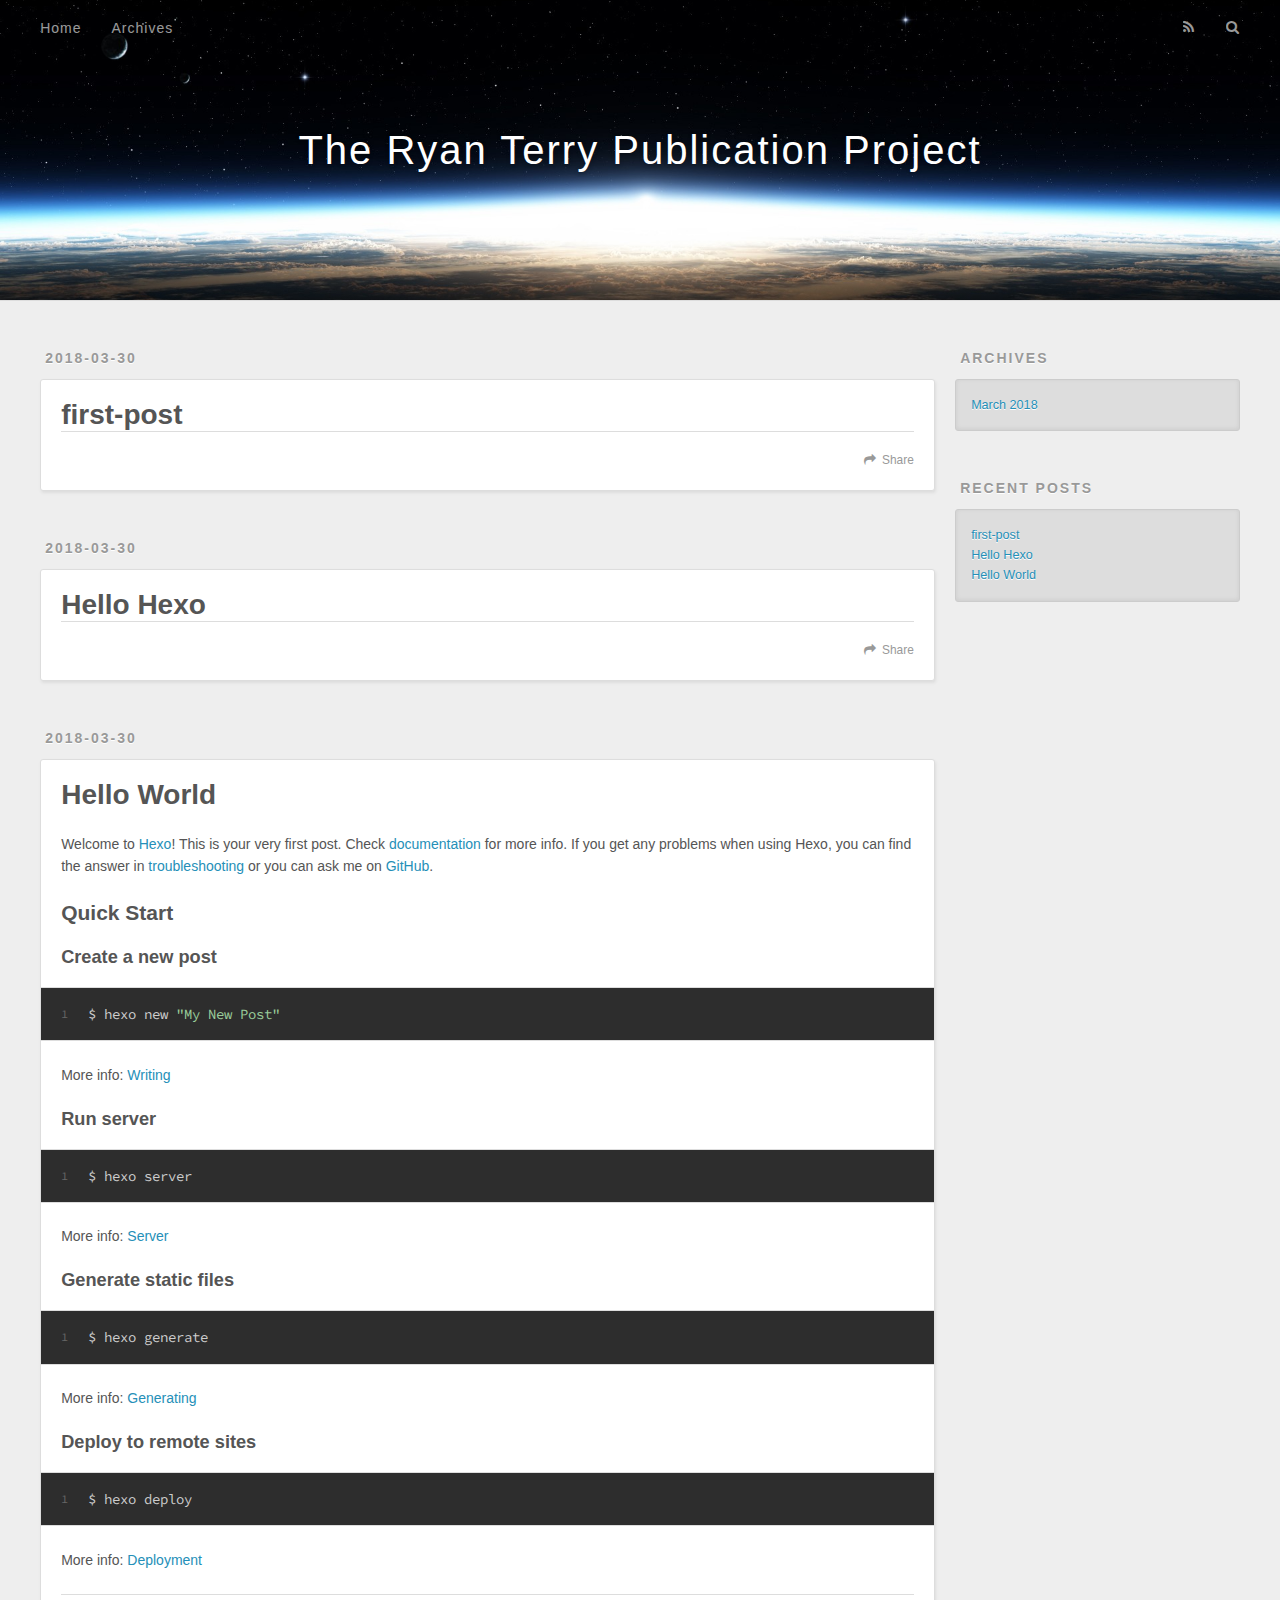
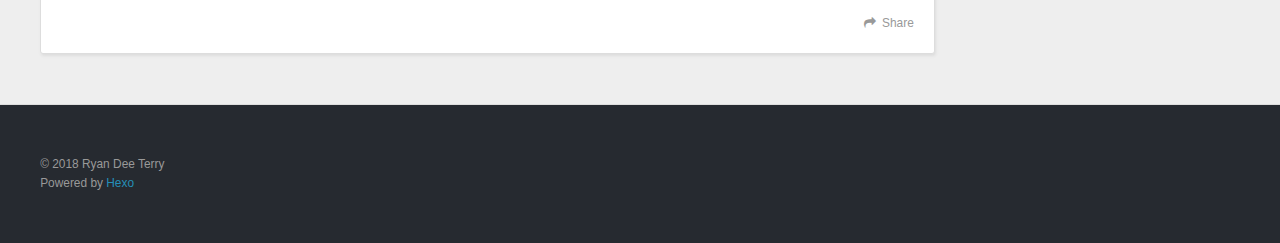
==== index.html @ 6668cf0e "Site updated: 2018-03-30 03:39:05" ====
<!DOCTYPE html>
<html>
<head>
  <meta charset="utf-8">
  

  
  <title>The Ryan Terry Publication Project</title>
  <meta name="viewport" content="width=device-width, initial-scale=1, maximum-scale=1">
  <meta property="og:type" content="website">
<meta property="og:title" content="The Ryan Terry Publication Project">
<meta property="og:url" content="http://abaset.github.io/blog/index.html">
<meta property="og:site_name" content="The Ryan Terry Publication Project">
<meta property="og:locale" content="default">
<meta name="twitter:card" content="summary">
<meta name="twitter:title" content="The Ryan Terry Publication Project">
  
    <link rel="alternate" href="/atom.xml" title="The Ryan Terry Publication Project" type="application/atom+xml">
  
  
    <link rel="icon" href="/favicon.png">
  
  
    <link href="//fonts.googleapis.com/css?family=Source+Code+Pro" rel="stylesheet" type="text/css">
  
  <link rel="stylesheet" href="/css/style.css">
</head>

<body>
  <div id="container">
    <div id="wrap">
      <header id="header">
  <div id="banner"></div>
  <div id="header-outer" class="outer">
    <div id="header-title" class="inner">
      <h1 id="logo-wrap">
        <a href="/" id="logo">The Ryan Terry Publication Project</a>
      </h1>
      
    </div>
    <div id="header-inner" class="inner">
      <nav id="main-nav">
        <a id="main-nav-toggle" class="nav-icon"></a>
        
          <a class="main-nav-link" href="/">Home</a>
        
          <a class="main-nav-link" href="/archives">Archives</a>
        
      </nav>
      <nav id="sub-nav">
        
          <a id="nav-rss-link" class="nav-icon" href="/atom.xml" title="RSS Feed"></a>
        
        <a id="nav-search-btn" class="nav-icon" title="Search"></a>
      </nav>
      <div id="search-form-wrap">
        <form action="//google.com/search" method="get" accept-charset="UTF-8" class="search-form"><input type="search" name="q" class="search-form-input" placeholder="Search"><button type="submit" class="search-form-submit">&#xF002;</button><input type="hidden" name="sitesearch" value="http://abaset.github.io/blog"></form>
      </div>
    </div>
  </div>
</header>
      <div class="outer">
        <section id="main">
  
    <article id="post-first-post" class="article article-type-post" itemscope itemprop="blogPost">
  <div class="article-meta">
    <a href="/2018/03/30/first-post/" class="article-date">
  <time datetime="2018-03-30T09:35:44.000Z" itemprop="datePublished">2018-03-30</time>
</a>
    
  </div>
  <div class="article-inner">
    
    
      <header class="article-header">
        
  
    <h1 itemprop="name">
      <a class="article-title" href="/2018/03/30/first-post/">first-post</a>
    </h1>
  

      </header>
    
    <div class="article-entry" itemprop="articleBody">
      
        
      
    </div>
    <footer class="article-footer">
      <a data-url="http://abaset.github.io/blog/2018/03/30/first-post/" data-id="cjfdrabkh0002nzusasmrn8d9" class="article-share-link">Share</a>
      
      
    </footer>
  </div>
  
</article>


  
    <article id="post-Hello-Hexo" class="article article-type-post" itemscope itemprop="blogPost">
  <div class="article-meta">
    <a href="/2018/03/30/Hello-Hexo/" class="article-date">
  <time datetime="2018-03-30T09:25:34.000Z" itemprop="datePublished">2018-03-30</time>
</a>
    
  </div>
  <div class="article-inner">
    
    
      <header class="article-header">
        
  
    <h1 itemprop="name">
      <a class="article-title" href="/2018/03/30/Hello-Hexo/">Hello Hexo</a>
    </h1>
  

      </header>
    
    <div class="article-entry" itemprop="articleBody">
      
        
      
    </div>
    <footer class="article-footer">
      <a data-url="http://abaset.github.io/blog/2018/03/30/Hello-Hexo/" data-id="cjfdrabk60000nzusfxuq6r9v" class="article-share-link">Share</a>
      
      
    </footer>
  </div>
  
</article>


  
    <article id="post-hello-world" class="article article-type-post" itemscope itemprop="blogPost">
  <div class="article-meta">
    <a href="/2018/03/30/hello-world/" class="article-date">
  <time datetime="2018-03-30T08:45:04.774Z" itemprop="datePublished">2018-03-30</time>
</a>
    
  </div>
  <div class="article-inner">
    
    
      <header class="article-header">
        
  
    <h1 itemprop="name">
      <a class="article-title" href="/2018/03/30/hello-world/">Hello World</a>
    </h1>
  

      </header>
    
    <div class="article-entry" itemprop="articleBody">
      
        <p>Welcome to <a href="https://hexo.io/" target="_blank" rel="noopener">Hexo</a>! This is your very first post. Check <a href="https://hexo.io/docs/" target="_blank" rel="noopener">documentation</a> for more info. If you get any problems when using Hexo, you can find the answer in <a href="https://hexo.io/docs/troubleshooting.html" target="_blank" rel="noopener">troubleshooting</a> or you can ask me on <a href="https://github.com/hexojs/hexo/issues" target="_blank" rel="noopener">GitHub</a>.</p>
<h2 id="Quick-Start"><a href="#Quick-Start" class="headerlink" title="Quick Start"></a>Quick Start</h2><h3 id="Create-a-new-post"><a href="#Create-a-new-post" class="headerlink" title="Create a new post"></a>Create a new post</h3><figure class="highlight bash"><table><tr><td class="gutter"><pre><span class="line">1</span><br></pre></td><td class="code"><pre><span class="line">$ hexo new <span class="string">"My New Post"</span></span><br></pre></td></tr></table></figure>
<p>More info: <a href="https://hexo.io/docs/writing.html" target="_blank" rel="noopener">Writing</a></p>
<h3 id="Run-server"><a href="#Run-server" class="headerlink" title="Run server"></a>Run server</h3><figure class="highlight bash"><table><tr><td class="gutter"><pre><span class="line">1</span><br></pre></td><td class="code"><pre><span class="line">$ hexo server</span><br></pre></td></tr></table></figure>
<p>More info: <a href="https://hexo.io/docs/server.html" target="_blank" rel="noopener">Server</a></p>
<h3 id="Generate-static-files"><a href="#Generate-static-files" class="headerlink" title="Generate static files"></a>Generate static files</h3><figure class="highlight bash"><table><tr><td class="gutter"><pre><span class="line">1</span><br></pre></td><td class="code"><pre><span class="line">$ hexo generate</span><br></pre></td></tr></table></figure>
<p>More info: <a href="https://hexo.io/docs/generating.html" target="_blank" rel="noopener">Generating</a></p>
<h3 id="Deploy-to-remote-sites"><a href="#Deploy-to-remote-sites" class="headerlink" title="Deploy to remote sites"></a>Deploy to remote sites</h3><figure class="highlight bash"><table><tr><td class="gutter"><pre><span class="line">1</span><br></pre></td><td class="code"><pre><span class="line">$ hexo deploy</span><br></pre></td></tr></table></figure>
<p>More info: <a href="https://hexo.io/docs/deployment.html" target="_blank" rel="noopener">Deployment</a></p>

      
    </div>
    <footer class="article-footer">
      <a data-url="http://abaset.github.io/blog/2018/03/30/hello-world/" data-id="cjfdrabkd0001nzusjtm1pvxh" class="article-share-link">Share</a>
      
      
    </footer>
  </div>
  
</article>


  


</section>
        
          <aside id="sidebar">
  
    

  
    

  
    
  
    
  <div class="widget-wrap">
    <h3 class="widget-title">Archives</h3>
    <div class="widget">
      <ul class="archive-list"><li class="archive-list-item"><a class="archive-list-link" href="/archives/2018/03/">March 2018</a></li></ul>
    </div>
  </div>


  
    
  <div class="widget-wrap">
    <h3 class="widget-title">Recent Posts</h3>
    <div class="widget">
      <ul>
        
          <li>
            <a href="/2018/03/30/first-post/">first-post</a>
          </li>
        
          <li>
            <a href="/2018/03/30/Hello-Hexo/">Hello Hexo</a>
          </li>
        
          <li>
            <a href="/2018/03/30/hello-world/">Hello World</a>
          </li>
        
      </ul>
    </div>
  </div>

  
</aside>
        
      </div>
      <footer id="footer">
  
  <div class="outer">
    <div id="footer-info" class="inner">
      &copy; 2018 Ryan Dee Terry<br>
      Powered by <a href="http://hexo.io/" target="_blank">Hexo</a>
    </div>
  </div>
</footer>
    </div>
    <nav id="mobile-nav">
  
    <a href="/" class="mobile-nav-link">Home</a>
  
    <a href="/archives" class="mobile-nav-link">Archives</a>
  
</nav>
    

<script src="//ajax.googleapis.com/ajax/libs/jquery/2.0.3/jquery.min.js"></script>


  <link rel="stylesheet" href="/fancybox/jquery.fancybox.css">
  <script src="/fancybox/jquery.fancybox.pack.js"></script>


<script src="/js/script.js"></script>



  </div>
</body>
</html>
---- css/style.css ----
body {
  width: 100%;
}
body:before,
body:after {
  content: "";
  display: table;
}
body:after {
  clear: both;
}
html,
body,
div,
span,
applet,
object,
iframe,
h1,
h2,
h3,
h4,
h5,
h6,
p,
blockquote,
pre,
a,
abbr,
acronym,
address,
big,
cite,
code,
del,
dfn,
em,
img,
ins,
kbd,
q,
s,
samp,
small,
strike,
strong,
sub,
sup,
tt,
var,
dl,
dt,
dd,
ol,
ul,
li,
fieldset,
form,
label,
legend,
table,
caption,
tbody,
tfoot,
thead,
tr,
th,
td {
  margin: 0;
  padding: 0;
  border: 0;
  outline: 0;
  font-weight: inherit;
  font-style: inherit;
  font-family: inherit;
  font-size: 100%;
  vertical-align: baseline;
}
body {
  line-height: 1;
  color: #000;
  background: #fff;
}
ol,
ul {
  list-style: none;
}
table {
  border-collapse: separate;
  border-spacing: 0;
  vertical-align: middle;
}
caption,
th,
td {
  text-align: left;
  font-weight: normal;
  vertical-align: middle;
}
a img {
  border: none;
}
input,
button {
  margin: 0;
  padding: 0;
}
input::-moz-focus-inner,
button::-moz-focus-inner {
  border: 0;
  padding: 0;
}
@font-face {
  font-family: FontAwesome;
  font-style: normal;
  font-weight: normal;
  src: url("fonts/fontawesome-webfont.eot?v=#4.0.3");
  src: url("fonts/fontawesome-webfont.eot?#iefix&v=#4.0.3") format("embedded-opentype"), url("fonts/fontawesome-webfont.woff?v=#4.0.3") format("woff"), url("fonts/fontawesome-webfont.ttf?v=#4.0.3") format("truetype"), url("fonts/fontawesome-webfont.svg#fontawesomeregular?v=#4.0.3") format("svg");
}
html,
body,
#container {
  height: 100%;
}
body {
  background: #eee;
  font: 14px -apple-system, BlinkMacSystemFont, "Segoe UI", "Roboto", "Oxygen", "Ubuntu", "Cantarell", "Fira Sans", "Droid Sans", "Helvetica Neue", sans-serif;
  -webkit-text-size-adjust: 100%;
}
.outer {
  max-width: 1220px;
  margin: 0 auto;
  padding: 0 20px;
}
.outer:before,
.outer:after {
  content: "";
  display: table;
}
.outer:after {
  clear: both;
}
.inner {
  display: inline;
  float: left;
  width: 98.33333333333333%;
  margin: 0 0.833333333333333%;
}
.left,
.alignleft {
  float: left;
}
.right,
.alignright {
  float: right;
}
.clear {
  clear: both;
}
#container {
  position: relative;
}
.mobile-nav-on {
  overflow: hidden;
}
#wrap {
  height: 100%;
  width: 100%;
  position: absolute;
  top: 0;
  left: 0;
  -webkit-transition: 0.2s ease-out;
  -moz-transition: 0.2s ease-out;
  -ms-transition: 0.2s ease-out;
  transition: 0.2s ease-out;
  z-index: 1;
  background: #eee;
}
.mobile-nav-on #wrap {
  left: 280px;
}
@media screen and (min-width: 768px) {
  #main {
    display: inline;
    float: left;
    width: 73.33333333333333%;
    margin: 0 0.833333333333333%;
  }
}
.article-date,
.article-category-link,
.archive-year,
.widget-title {
  text-decoration: none;
  text-transform: uppercase;
  letter-spacing: 2px;
  color: #999;
  margin-bottom: 1em;
  margin-left: 5px;
  line-height: 1em;
  text-shadow: 0 1px #fff;
  font-weight: bold;
}
.article-inner,
.archive-article-inner {
  background: #fff;
  -webkit-box-shadow: 1px 2px 3px #ddd;
  box-shadow: 1px 2px 3px #ddd;
  border: 1px solid #ddd;
  border-radius: 3px;
}
.article-entry h1,
.widget h1 {
  font-size: 2em;
}
.article-entry h2,
.widget h2 {
  font-size: 1.5em;
}
.article-entry h3,
.widget h3 {
  font-size: 1.3em;
}
.article-entry h4,
.widget h4 {
  font-size: 1.2em;
}
.article-entry h5,
.widget h5 {
  font-size: 1em;
}
.article-entry h6,
.widget h6 {
  font-size: 1em;
  color: #999;
}
.article-entry hr,
.widget hr {
  border: 1px dashed #ddd;
}
.article-entry strong,
.widget strong {
  font-weight: bold;
}
.article-entry em,
.widget em,
.article-entry cite,
.widget cite {
  font-style: italic;
}
.article-entry sup,
.widget sup,
.article-entry sub,
.widget sub {
  font-size: 0.75em;
  line-height: 0;
  position: relative;
  vertical-align: baseline;
}
.article-entry sup,
.widget sup {
  top: -0.5em;
}
.article-entry sub,
.widget sub {
  bottom: -0.2em;
}
.article-entry small,
.widget small {
  font-size: 0.85em;
}
.article-entry acronym,
.widget acronym,
.article-entry abbr,
.widget abbr {
  border-bottom: 1px dotted;
}
.article-entry ul,
.widget ul,
.article-entry ol,
.widget ol,
.article-entry dl,
.widget dl {
  margin: 0 20px;
  line-height: 1.6em;
}
.article-entry ul ul,
.widget ul ul,
.article-entry ol ul,
.widget ol ul,
.article-entry ul ol,
.widget ul ol,
.article-entry ol ol,
.widget ol ol {
  margin-top: 0;
  margin-bottom: 0;
}
.article-entry ul,
.widget ul {
  list-style: disc;
}
.article-entry ol,
.widget ol {
  list-style: decimal;
}
.article-entry dt,
.widget dt {
  font-weight: bold;
}
#header {
  height: 300px;
  position: relative;
  border-bottom: 1px solid #ddd;
}
#header:before,
#header:after {
  content: "";
  position: absolute;
  left: 0;
  right: 0;
  height: 40px;
}
#header:before {
  top: 0;
  background: -webkit-linear-gradient(rgba(0,0,0,0.2), transparent);
  background: -moz-linear-gradient(rgba(0,0,0,0.2), transparent);
  background: -ms-linear-gradient(rgba(0,0,0,0.2), transparent);
  background: linear-gradient(rgba(0,0,0,0.2), transparent);
}
#header:after {
  bottom: 0;
  background: -webkit-linear-gradient(transparent, rgba(0,0,0,0.2));
  background: -moz-linear-gradient(transparent, rgba(0,0,0,0.2));
  background: -ms-linear-gradient(transparent, rgba(0,0,0,0.2));
  background: linear-gradient(transparent, rgba(0,0,0,0.2));
}
#header-outer {
  height: 100%;
  position: relative;
}
#header-inner {
  position: relative;
  overflow: hidden;
}
#banner {
  position: absolute;
  top: 0;
  left: 0;
  width: 100%;
  height: 100%;
  background: url("images/banner.jpg") center #000;
  -webkit-background-size: cover;
  -moz-background-size: cover;
  background-size: cover;
  z-index: -1;
}
#header-title {
  text-align: center;
  height: 40px;
  position: absolute;
  top: 50%;
  left: 0;
  margin-top: -20px;
}
#logo,
#subtitle {
  text-decoration: none;
  color: #fff;
  font-weight: 300;
  text-shadow: 0 1px 4px rgba(0,0,0,0.3);
}
#logo {
  font-size: 40px;
  line-height: 40px;
  letter-spacing: 2px;
}
#subtitle {
  font-size: 16px;
  line-height: 16px;
  letter-spacing: 1px;
}
#subtitle-wrap {
  margin-top: 16px;
}
#main-nav {
  float: left;
  margin-left: -15px;
}
.nav-icon,
.main-nav-link {
  float: left;
  color: #fff;
  opacity: 0.6;
  text-decoration: none;
  text-shadow: 0 1px rgba(0,0,0,0.2);
  -webkit-transition: opacity 0.2s;
  -moz-transition: opacity 0.2s;
  -ms-transition: opacity 0.2s;
  transition: opacity 0.2s;
  display: block;
  padding: 20px 15px;
}
.nav-icon:hover,
.main-nav-link:hover {
  opacity: 1;
}
.nav-icon {
  font-family: FontAwesome;
  text-align: center;
  font-size: 14px;
  width: 14px;
  height: 14px;
  padding: 20px 15px;
  position: relative;
  cursor: pointer;
}
.main-nav-link {
  font-weight: 300;
  letter-spacing: 1px;
}
@media screen and (max-width: 479px) {
  .main-nav-link {
    display: none;
  }
}
#main-nav-toggle {
  display: none;
}
#main-nav-toggle:before {
  content: "\f0c9";
}
@media screen and (max-width: 479px) {
  #main-nav-toggle {
    display: block;
  }
}
#sub-nav {
  float: right;
  margin-right: -15px;
}
#nav-rss-link:before {
  content: "\f09e";
}
#nav-search-btn:before {
  content: "\f002";
}
#search-form-wrap {
  position: absolute;
  top: 15px;
  width: 150px;
  height: 30px;
  right: -150px;
  opacity: 0;
  -webkit-transition: 0.2s ease-out;
  -moz-transition: 0.2s ease-out;
  -ms-transition: 0.2s ease-out;
  transition: 0.2s ease-out;
}
#search-form-wrap.on {
  opacity: 1;
  right: 0;
}
@media screen and (max-width: 479px) {
  #search-form-wrap {
    width: 100%;
    right: -100%;
  }
}
.search-form {
  position: absolute;
  top: 0;
  left: 0;
  right: 0;
  background: #fff;
  padding: 5px 15px;
  border-radius: 15px;
  -webkit-box-shadow: 0 0 10px rgba(0,0,0,0.3);
  box-shadow: 0 0 10px rgba(0,0,0,0.3);
}
.search-form-input {
  border: none;
  background: none;
  color: #555;
  width: 100%;
  font: 13px -apple-system, BlinkMacSystemFont, "Segoe UI", "Roboto", "Oxygen", "Ubuntu", "Cantarell", "Fira Sans", "Droid Sans", "Helvetica Neue", sans-serif;
  outline: none;
}
.search-form-input::-webkit-search-results-decoration,
.search-form-input::-webkit-search-cancel-button {
  -webkit-appearance: none;
}
.search-form-submit {
  position: absolute;
  top: 50%;
  right: 10px;
  margin-top: -7px;
  font: 13px FontAwesome;
  border: none;
  background: none;
  color: #bbb;
  cursor: pointer;
}
.search-form-submit:hover,
.search-form-submit:focus {
  color: #777;
}
.article {
  margin: 50px 0;
}
.article-inner {
  overflow: hidden;
}
.article-meta:before,
.article-meta:after {
  content: "";
  display: table;
}
.article-meta:after {
  clear: both;
}
.article-date {
  float: left;
}
.article-category {
  float: left;
  line-height: 1em;
  color: #ccc;
  text-shadow: 0 1px #fff;
  margin-left: 8px;
}
.article-category:before {
  content: "\2022";
}
.article-category-link {
  margin: 0 12px 1em;
}
.article-header {
  padding: 20px 20px 0;
}
.article-title {
  text-decoration: none;
  font-size: 2em;
  font-weight: bold;
  color: #555;
  line-height: 1.1em;
  -webkit-transition: color 0.2s;
  -moz-transition: color 0.2s;
  -ms-transition: color 0.2s;
  transition: color 0.2s;
}
a.article-title:hover {
  color: #258fb8;
}
.article-entry {
  color: #555;
  padding: 0 20px;
}
.article-entry:before,
.article-entry:after {
  content: "";
  display: table;
}
.article-entry:after {
  clear: both;
}
.article-entry p,
.article-entry table {
  line-height: 1.6em;
  margin: 1.6em 0;
}
.article-entry h1,
.article-entry h2,
.article-entry h3,
.article-entry h4,
.article-entry h5,
.article-entry h6 {
  font-weight: bold;
}
.article-entry h1,
.article-entry h2,
.article-entry h3,
.article-entry h4,
.article-entry h5,
.article-entry h6 {
  line-height: 1.1em;
  margin: 1.1em 0;
}
.article-entry a {
  color: #258fb8;
  text-decoration: none;
}
.article-entry a:hover {
  text-decoration: underline;
}
.article-entry ul,
.article-entry ol,
.article-entry dl {
  margin-top: 1.6em;
  margin-bottom: 1.6em;
}
.article-entry img,
.article-entry video {
  max-width: 100%;
  height: auto;
  display: block;
  margin: auto;
}
.article-entry iframe {
  border: none;
}
.article-entry table {
  width: 100%;
  border-collapse: collapse;
  border-spacing: 0;
}
.article-entry th {
  font-weight: bold;
  border-bottom: 3px solid #ddd;
  padding-bottom: 0.5em;
}
.article-entry td {
  border-bottom: 1px solid #ddd;
  padding: 10px 0;
}
.article-entry blockquote {
  font-family: Georgia, "Times New Roman", serif;
  font-size: 1.4em;
  margin: 1.6em 20px;
  text-align: center;
}
.article-entry blockquote footer {
  font-size: 14px;
  margin: 1.6em 0;
  font-family: -apple-system, BlinkMacSystemFont, "Segoe UI", "Roboto", "Oxygen", "Ubuntu", "Cantarell", "Fira Sans", "Droid Sans", "Helvetica Neue", sans-serif;
}
.article-entry blockquote footer cite:before {
  content: "—";
  padding: 0 0.5em;
}
.article-entry .pullquote {
  text-align: left;
  width: 45%;
  margin: 0;
}
.article-entry .pullquote.left {
  margin-left: 0.5em;
  margin-right: 1em;
}
.article-entry .pullquote.right {
  margin-right: 0.5em;
  margin-left: 1em;
}
.article-entry .caption {
  color: #999;
  display: block;
  font-size: 0.9em;
  margin-top: 0.5em;
  position: relative;
  text-align: center;
}
.article-entry .video-container {
  position: relative;
  padding-top: 56.25%;
  height: 0;
  overflow: hidden;
}
.article-entry .video-container iframe,
.article-entry .video-container object,
.article-entry .video-container embed {
  position: absolute;
  top: 0;
  left: 0;
  width: 100%;
  height: 100%;
  margin-top: 0;
}
.article-more-link a {
  display: inline-block;
  line-height: 1em;
  padding: 6px 15px;
  border-radius: 15px;
  background: #eee;
  color: #999;
  text-shadow: 0 1px #fff;
  text-decoration: none;
}
.article-more-link a:hover {
  background: #258fb8;
  color: #fff;
  text-decoration: none;
  text-shadow: 0 1px #1e7293;
}
.article-footer {
  font-size: 0.85em;
  line-height: 1.6em;
  border-top: 1px solid #ddd;
  padding-top: 1.6em;
  margin: 0 20px 20px;
}
.article-footer:before,
.article-footer:after {
  content: "";
  display: table;
}
.article-footer:after {
  clear: both;
}
.article-footer a {
  color: #999;
  text-decoration: none;
}
.article-footer a:hover {
  color: #555;
}
.article-tag-list-item {
  float: left;
  margin-right: 10px;
}
.article-tag-list-link:before {
  content: "#";
}
.article-comment-link {
  float: right;
}
.article-comment-link:before {
  content: "\f075";
  font-family: FontAwesome;
  padding-right: 8px;
}
.article-share-link {
  cursor: pointer;
  float: right;
  margin-left: 20px;
}
.article-share-link:before {
  content: "\f064";
  font-family: FontAwesome;
  padding-right: 6px;
}
#article-nav {
  position: relative;
}
#article-nav:before,
#article-nav:after {
  content: "";
  display: table;
}
#article-nav:after {
  clear: both;
}
@media screen and (min-width: 768px) {
  #article-nav {
    margin: 50px 0;
  }
  #article-nav:before {
    width: 8px;
    height: 8px;
    position: absolute;
    top: 50%;
    left: 50%;
    margin-top: -4px;
    margin-left: -4px;
    content: "";
    border-radius: 50%;
    background: #ddd;
    -webkit-box-shadow: 0 1px 2px #fff;
    box-shadow: 0 1px 2px #fff;
  }
}
.article-nav-link-wrap {
  text-decoration: none;
  text-shadow: 0 1px #fff;
  color: #999;
  -webkit-box-sizing: border-box;
  -moz-box-sizing: border-box;
  box-sizing: border-box;
  margin-top: 50px;
  text-align: center;
  display: block;
}
.article-nav-link-wrap:hover {
  color: #555;
}
@media screen and (min-width: 768px) {
  .article-nav-link-wrap {
    width: 50%;
    margin-top: 0;
  }
}
@media screen and (min-width: 768px) {
  #article-nav-newer {
    float: left;
    text-align: right;
    padding-right: 20px;
  }
}
@media screen and (min-width: 768px) {
  #article-nav-older {
    float: right;
    text-align: left;
    padding-left: 20px;
  }
}
.article-nav-caption {
  text-transform: uppercase;
  letter-spacing: 2px;
  color: #ddd;
  line-height: 1em;
  font-weight: bold;
}
#article-nav-newer .article-nav-caption {
  margin-right: -2px;
}
.article-nav-title {
  font-size: 0.85em;
  line-height: 1.6em;
  margin-top: 0.5em;
}
.article-share-box {
  position: absolute;
  display: none;
  background: #fff;
  -webkit-box-shadow: 1px 2px 10px rgba(0,0,0,0.2);
  box-shadow: 1px 2px 10px rgba(0,0,0,0.2);
  border-radius: 3px;
  margin-left: -145px;
  overflow: hidden;
  z-index: 1;
}
.article-share-box.on {
  display: block;
}
.article-share-input {
  width: 100%;
  background: none;
  -webkit-box-sizing: border-box;
  -moz-box-sizing: border-box;
  box-sizing: border-box;
  font: 14px -apple-system, BlinkMacSystemFont, "Segoe UI", "Roboto", "Oxygen", "Ubuntu", "Cantarell", "Fira Sans", "Droid Sans", "Helvetica Neue", sans-serif;
  padding: 0 15px;
  color: #555;
  outline: none;
  border: 1px solid #ddd;
  border-radius: 3px 3px 0 0;
  height: 36px;
  line-height: 36px;
}
.article-share-links {
  background: #eee;
}
.article-share-links:before,
.article-share-links:after {
  content: "";
  display: table;
}
.article-share-links:after {
  clear: both;
}
.article-share-twitter,
.article-share-facebook,
.article-share-pinterest,
.article-share-google {
  width: 50px;
  height: 36px;
  display: block;
  float: left;
  position: relative;
  color: #999;
  text-shadow: 0 1px #fff;
}
.article-share-twitter:before,
.article-share-facebook:before,
.article-share-pinterest:before,
.article-share-google:before {
  font-size: 20px;
  font-family: FontAwesome;
  width: 20px;
  height: 20px;
  position: absolute;
  top: 50%;
  left: 50%;
  margin-top: -10px;
  margin-left: -10px;
  text-align: center;
}
.article-share-twitter:hover,
.article-share-facebook:hover,
.article-share-pinterest:hover,
.article-share-google:hover {
  color: #fff;
}
.article-share-twitter:before {
  content: "\f099";
}
.article-share-twitter:hover {
  background: #00aced;
  text-shadow: 0 1px #008abe;
}
.article-share-facebook:before {
  content: "\f09a";
}
.article-share-facebook:hover {
  background: #3b5998;
  text-shadow: 0 1px #2f477a;
}
.article-share-pinterest:before {
  content: "\f0d2";
}
.article-share-pinterest:hover {
  background: #cb2027;
  text-shadow: 0 1px #a21a1f;
}
.article-share-google:before {
  content: "\f0d5";
}
.article-share-google:hover {
  background: #dd4b39;
  text-shadow: 0 1px #be3221;
}
.article-gallery {
  background: #000;
  position: relative;
}
.article-gallery-photos {
  position: relative;
  overflow: hidden;
}
.article-gallery-img {
  display: none;
  max-width: 100%;
}
.article-gallery-img:first-child {
  display: block;
}
.article-gallery-img.loaded {
  position: absolute;
  display: block;
}
.article-gallery-img img {
  display: block;
  max-width: 100%;
  margin: 0 auto;
}
#comments {
  background: #fff;
  -webkit-box-shadow: 1px 2px 3px #ddd;
  box-shadow: 1px 2px 3px #ddd;
  padding: 20px;
  border: 1px solid #ddd;
  border-radius: 3px;
  margin: 50px 0;
}
#comments a {
  color: #258fb8;
}
.archives-wrap {
  margin: 50px 0;
}
.archives:before,
.archives:after {
  content: "";
  display: table;
}
.archives:after {
  clear: both;
}
.archive-year-wrap {
  margin-bottom: 1em;
}
.archives {
  -webkit-column-gap: 10px;
  -moz-column-gap: 10px;
  column-gap: 10px;
}
@media screen and (min-width: 480px) and (max-width: 767px) {
  .archives {
    -webkit-column-count: 2;
    -moz-column-count: 2;
    column-count: 2;
  }
}
@media screen and (min-width: 768px) {
  .archives {
    -webkit-column-count: 3;
    -moz-column-count: 3;
    column-count: 3;
  }
}
.archive-article {
  -webkit-column-break-inside: avoid;
  page-break-inside: avoid;
  overflow: hidden;
  break-inside: avoid-column;
}
.archive-article-inner {
  padding: 10px;
  margin-bottom: 15px;
}
.archive-article-title {
  text-decoration: none;
  font-weight: bold;
  color: #555;
  -webkit-transition: color 0.2s;
  -moz-transition: color 0.2s;
  -ms-transition: color 0.2s;
  transition: color 0.2s;
  line-height: 1.6em;
}
.archive-article-title:hover {
  color: #258fb8;
}
.archive-article-footer {
  margin-top: 1em;
}
.archive-article-date {
  color: #999;
  text-decoration: none;
  font-size: 0.85em;
  line-height: 1em;
  margin-bottom: 0.5em;
  display: block;
}
#page-nav {
  margin: 50px auto;
  background: #fff;
  -webkit-box-shadow: 1px 2px 3px #ddd;
  box-shadow: 1px 2px 3px #ddd;
  border: 1px solid #ddd;
  border-radius: 3px;
  text-align: center;
  color: #999;
  overflow: hidden;
}
#page-nav:before,
#page-nav:after {
  content: "";
  display: table;
}
#page-nav:after {
  clear: both;
}
#page-nav a,
#page-nav span {
  padding: 10px 20px;
  line-height: 1;
  height: 2ex;
}
#page-nav a {
  color: #999;
  text-decoration: none;
}
#page-nav a:hover {
  background: #999;
  color: #fff;
}
#page-nav .prev {
  float: left;
}
#page-nav .next {
  float: right;
}
#page-nav .page-number {
  display: inline-block;
}
@media screen and (max-width: 479px) {
  #page-nav .page-number {
    display: none;
  }
}
#page-nav .current {
  color: #555;
  font-weight: bold;
}
#page-nav .space {
  color: #ddd;
}
#footer {
  background: #262a30;
  padding: 50px 0;
  border-top: 1px solid #ddd;
  color: #999;
}
#footer a {
  color: #258fb8;
  text-decoration: none;
}
#footer a:hover {
  text-decoration: underline;
}
#footer-info {
  line-height: 1.6em;
  font-size: 0.85em;
}
.article-entry pre,
.article-entry .highlight {
  background: #2d2d2d;
  margin: 0 -20px;
  padding: 15px 20px;
  border-style: solid;
  border-color: #ddd;
  border-width: 1px 0;
  overflow: auto;
  color: #ccc;
  line-height: 22.400000000000002px;
}
.article-entry .highlight .gutter pre,
.article-entry .gist .gist-file .gist-data .line-numbers {
  color: #666;
  font-size: 0.85em;
}
.article-entry pre,
.article-entry code {
  font-family: "Source Code Pro", Consolas, Monaco, Menlo, Consolas, monospace;
}
.article-entry code {
  background: #eee;
  text-shadow: 0 1px #fff;
  padding: 0 0.3em;
}
.article-entry pre code {
  background: none;
  text-shadow: none;
  padding: 0;
}
.article-entry .highlight pre {
  border: none;
  margin: 0;
  padding: 0;
}
.article-entry .highlight table {
  margin: 0;
  width: auto;
}
.article-entry .highlight td {
  border: none;
  padding: 0;
}
.article-entry .highlight figcaption {
  font-size: 0.85em;
  color: #999;
  line-height: 1em;
  margin-bottom: 1em;
}
.article-entry .highlight figcaption:before,
.article-entry .highlight figcaption:after {
  content: "";
  display: table;
}
.article-entry .highlight figcaption:after {
  clear: both;
}
.article-entry .highlight figcaption a {
  float: right;
}
.article-entry .highlight .gutter pre {
  text-align: right;
  padding-right: 20px;
}
.article-entry .highlight .line {
  height: 22.400000000000002px;
}
.article-entry .highlight .line.marked {
  background: #515151;
}
.article-entry .gist {
  margin: 0 -20px;
  border-style: solid;
  border-color: #ddd;
  border-width: 1px 0;
  background: #2d2d2d;
  padding: 15px 20px 15px 0;
}
.article-entry .gist .gist-file {
  border: none;
  font-family: "Source Code Pro", Consolas, Monaco, Menlo, Consolas, monospace;
  margin: 0;
}
.article-entry .gist .gist-file .gist-data {
  background: none;
  border: none;
}
.article-entry .gist .gist-file .gist-data .line-numbers {
  background: none;
  border: none;
  padding: 0 20px 0 0;
}
.article-entry .gist .gist-file .gist-data .line-data {
  padding: 0 !important;
}
.article-entry .gist .gist-file .highlight {
  margin: 0;
  padding: 0;
  border: none;
}
.article-entry .gist .gist-file .gist-meta {
  background: #2d2d2d;
  color: #999;
  font: 0.85em -apple-system, BlinkMacSystemFont, "Segoe UI", "Roboto", "Oxygen", "Ubuntu", "Cantarell", "Fira Sans", "Droid Sans", "Helvetica Neue", sans-serif;
  text-shadow: 0 0;
  padding: 0;
  margin-top: 1em;
  margin-left: 20px;
}
.article-entry .gist .gist-file .gist-meta a {
  color: #258fb8;
  font-weight: normal;
}
.article-entry .gist .gist-file .gist-meta a:hover {
  text-decoration: underline;
}
pre .comment,
pre .title {
  color: #999;
}
pre .variable,
pre .attribute,
pre .tag,
pre .regexp,
pre .ruby .constant,
pre .xml .tag .title,
pre .xml .pi,
pre .xml .doctype,
pre .html .doctype,
pre .css .id,
pre .css .class,
pre .css .pseudo {
  color: #f2777a;
}
pre .number,
pre .preprocessor,
pre .built_in,
pre .literal,
pre .params,
pre .constant {
  color: #f99157;
}
pre .class,
pre .ruby .class .title,
pre .css .rules .attribute {
  color: #9c9;
}
pre .string,
pre .value,
pre .inheritance,
pre .header,
pre .ruby .symbol,
pre .xml .cdata {
  color: #9c9;
}
pre .css .hexcolor {
  color: #6cc;
}
pre .function,
pre .python .decorator,
pre .python .title,
pre .ruby .function .title,
pre .ruby .title .keyword,
pre .perl .sub,
pre .javascript .title,
pre .coffeescript .title {
  color: #69c;
}
pre .keyword,
pre .javascript .function {
  color: #c9c;
}
@media screen and (max-width: 479px) {
  #mobile-nav {
    position: absolute;
    top: 0;
    left: 0;
    width: 280px;
    height: 100%;
    background: #191919;
    border-right: 1px solid #fff;
  }
}
@media screen and (max-width: 479px) {
  .mobile-nav-link {
    display: block;
    color: #999;
    text-decoration: none;
    padding: 15px 20px;
    font-weight: bold;
  }
  .mobile-nav-link:hover {
    color: #fff;
  }
}
@media screen and (min-width: 768px) {
  #sidebar {
    display: inline;
    float: left;
    width: 23.333333333333332%;
    margin: 0 0.833333333333333%;
  }
}
.widget-wrap {
  margin: 50px 0;
}
.widget {
  color: #777;
  text-shadow: 0 1px #fff;
  background: #ddd;
  -webkit-box-shadow: 0 -1px 4px #ccc inset;
  box-shadow: 0 -1px 4px #ccc inset;
  border: 1px solid #ccc;
  padding: 15px;
  border-radius: 3px;
}
.widget a {
  color: #258fb8;
  text-decoration: none;
}
.widget a:hover {
  text-decoration: underline;
}
.widget ul ul,
.widget ol ul,
.widget dl ul,
.widget ul ol,
.widget ol ol,
.widget dl ol,
.widget ul dl,
.widget ol dl,
.widget dl dl {
  margin-left: 15px;
  list-style: disc;
}
.widget {
  line-height: 1.6em;
  word-wrap: break-word;
  font-size: 0.9em;
}
.widget ul,
.widget ol {
  list-style: none;
  margin: 0;
}
.widget ul ul,
.widget ol ul,
.widget ul ol,
.widget ol ol {
  margin: 0 20px;
}
.widget ul ul,
.widget ol ul {
  list-style: disc;
}
.widget ul ol,
.widget ol ol {
  list-style: decimal;
}
.category-list-count,
.tag-list-count,
.archive-list-count {
  padding-left: 5px;
  color: #999;
  font-size: 0.85em;
}
.category-list-count:before,
.tag-list-count:before,
.archive-list-count:before {
  content: "(";
}
.category-list-count:after,
.tag-list-count:after,
.archive-list-count:after {
  content: ")";
}
.tagcloud a {
  margin-right: 5px;
  display: inline-block;
}
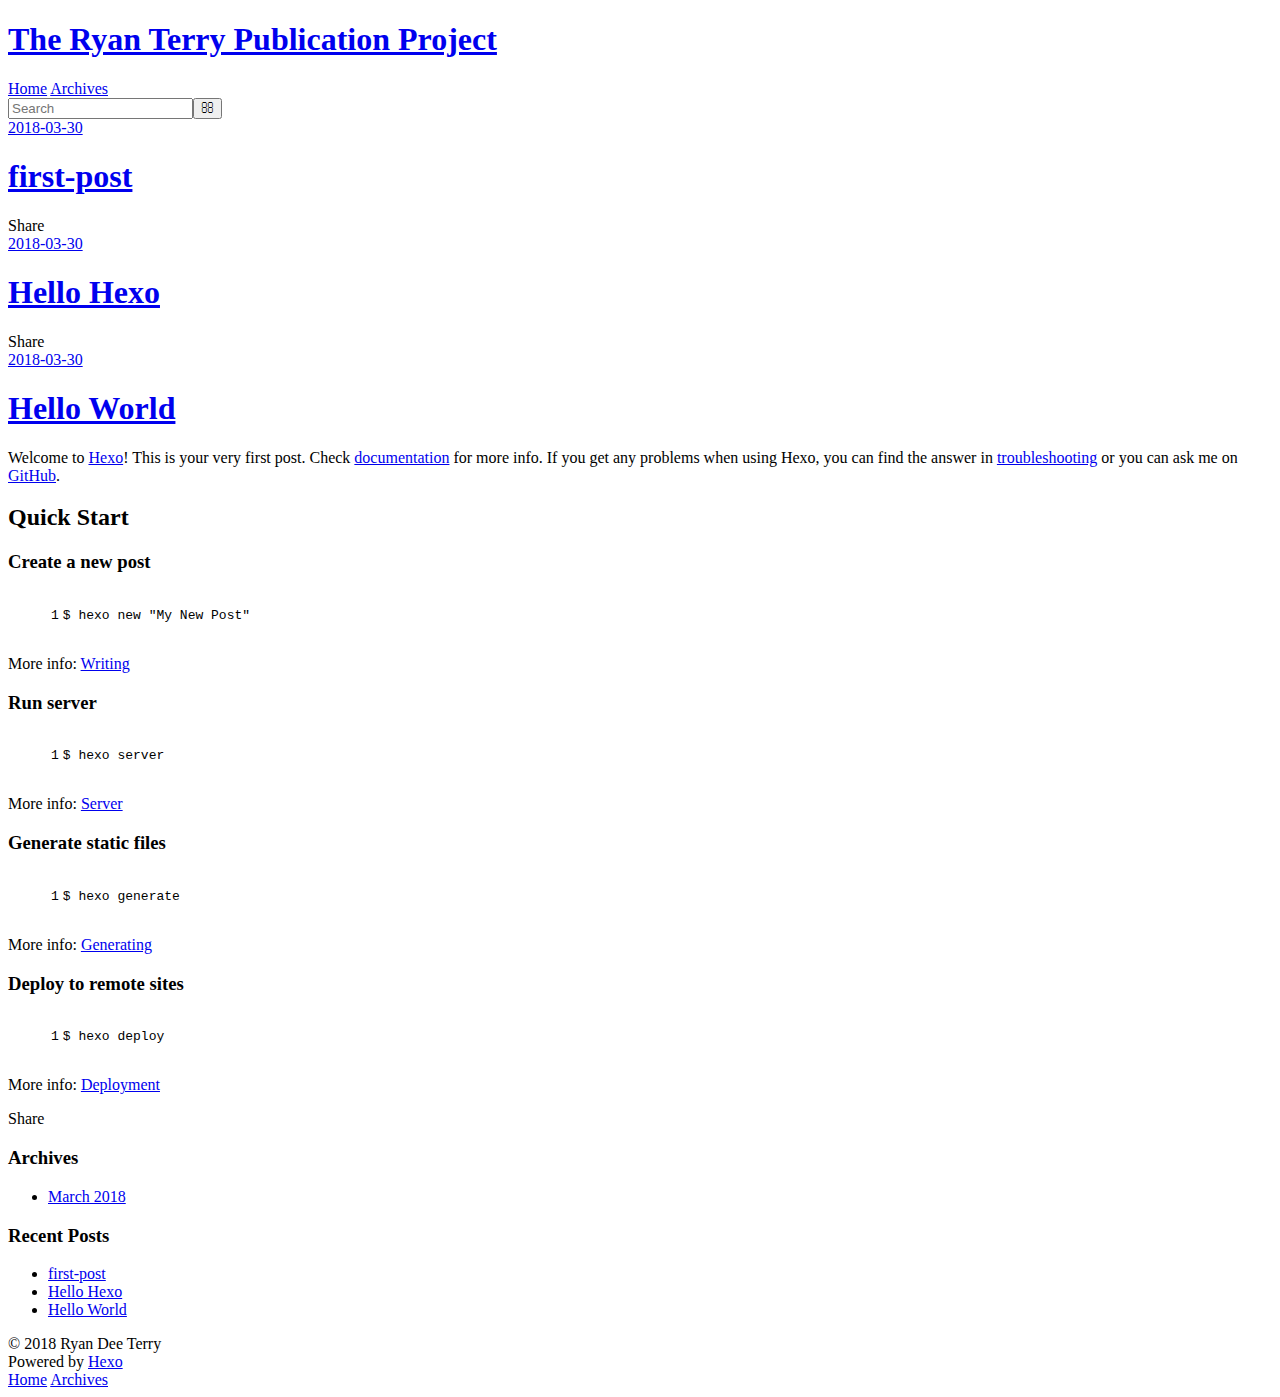
==== commit 6ce0a080: "Site updated: 2018-03-30 04:27:57" ====
--- a/index.html
+++ b/index.html
@@ -9,13 +9,13 @@
   <meta name="viewport" content="width=device-width, initial-scale=1, maximum-scale=1">
   <meta property="og:type" content="website">
 <meta property="og:title" content="The Ryan Terry Publication Project">
-<meta property="og:url" content="http://abaset.github.io/blog/index.html">
+<meta property="og:url" content="https://abaset.github.io/blog/index.html">
 <meta property="og:site_name" content="The Ryan Terry Publication Project">
 <meta property="og:locale" content="default">
 <meta name="twitter:card" content="summary">
 <meta name="twitter:title" content="The Ryan Terry Publication Project">
   
-    <link rel="alternate" href="/atom.xml" title="The Ryan Terry Publication Project" type="application/atom+xml">
+    <link rel="alternate" href="/blog/atom.xml" title="The Ryan Terry Publication Project" type="application/atom+xml">
   
   
     <link rel="icon" href="/favicon.png">
@@ -23,7 +23,7 @@
   
     <link href="//fonts.googleapis.com/css?family=Source+Code+Pro" rel="stylesheet" type="text/css">
   
-  <link rel="stylesheet" href="/css/style.css">
+  <link rel="stylesheet" href="/blog/css/style.css">
 </head>
 
 <body>
@@ -34,7 +34,7 @@
   <div id="header-outer" class="outer">
     <div id="header-title" class="inner">
       <h1 id="logo-wrap">
-        <a href="/" id="logo">The Ryan Terry Publication Project</a>
+        <a href="/blog/" id="logo">The Ryan Terry Publication Project</a>
       </h1>
       
     </div>
@@ -42,19 +42,19 @@
       <nav id="main-nav">
         <a id="main-nav-toggle" class="nav-icon"></a>
         
-          <a class="main-nav-link" href="/">Home</a>
-        
-          <a class="main-nav-link" href="/archives">Archives</a>
+          <a class="main-nav-link" href="/blog/">Home</a>
+        
+          <a class="main-nav-link" href="/blog/archives">Archives</a>
         
       </nav>
       <nav id="sub-nav">
         
-          <a id="nav-rss-link" class="nav-icon" href="/atom.xml" title="RSS Feed"></a>
+          <a id="nav-rss-link" class="nav-icon" href="/blog/atom.xml" title="RSS Feed"></a>
         
         <a id="nav-search-btn" class="nav-icon" title="Search"></a>
       </nav>
       <div id="search-form-wrap">
-        <form action="//google.com/search" method="get" accept-charset="UTF-8" class="search-form"><input type="search" name="q" class="search-form-input" placeholder="Search"><button type="submit" class="search-form-submit">&#xF002;</button><input type="hidden" name="sitesearch" value="http://abaset.github.io/blog"></form>
+        <form action="//google.com/search" method="get" accept-charset="UTF-8" class="search-form"><input type="search" name="q" class="search-form-input" placeholder="Search"><button type="submit" class="search-form-submit">&#xF002;</button><input type="hidden" name="sitesearch" value="https://abaset.github.io/blog"></form>
       </div>
     </div>
   </div>
@@ -64,7 +64,7 @@
   
     <article id="post-first-post" class="article article-type-post" itemscope itemprop="blogPost">
   <div class="article-meta">
-    <a href="/2018/03/30/first-post/" class="article-date">
+    <a href="/blog/2018/03/30/first-post/" class="article-date">
   <time datetime="2018-03-30T09:35:44.000Z" itemprop="datePublished">2018-03-30</time>
 </a>
     
@@ -76,7 +76,7 @@
         
   
     <h1 itemprop="name">
-      <a class="article-title" href="/2018/03/30/first-post/">first-post</a>
+      <a class="article-title" href="/blog/2018/03/30/first-post/">first-post</a>
     </h1>
   
 
@@ -88,7 +88,7 @@
       
     </div>
     <footer class="article-footer">
-      <a data-url="http://abaset.github.io/blog/2018/03/30/first-post/" data-id="cjfdrabkh0002nzusasmrn8d9" class="article-share-link">Share</a>
+      <a data-url="https://abaset.github.io/blog/2018/03/30/first-post/" data-id="cjfdt0y8o0001ghus5ywg2c7x" class="article-share-link">Share</a>
       
       
     </footer>
@@ -100,7 +100,7 @@
   
     <article id="post-Hello-Hexo" class="article article-type-post" itemscope itemprop="blogPost">
   <div class="article-meta">
-    <a href="/2018/03/30/Hello-Hexo/" class="article-date">
+    <a href="/blog/2018/03/30/Hello-Hexo/" class="article-date">
   <time datetime="2018-03-30T09:25:34.000Z" itemprop="datePublished">2018-03-30</time>
 </a>
     
@@ -112,7 +112,7 @@
         
   
     <h1 itemprop="name">
-      <a class="article-title" href="/2018/03/30/Hello-Hexo/">Hello Hexo</a>
+      <a class="article-title" href="/blog/2018/03/30/Hello-Hexo/">Hello Hexo</a>
     </h1>
   
 
@@ -124,7 +124,7 @@
       
     </div>
     <footer class="article-footer">
-      <a data-url="http://abaset.github.io/blog/2018/03/30/Hello-Hexo/" data-id="cjfdrabk60000nzusfxuq6r9v" class="article-share-link">Share</a>
+      <a data-url="https://abaset.github.io/blog/2018/03/30/Hello-Hexo/" data-id="cjfdt0y8g0000ghuspx8zjzz4" class="article-share-link">Share</a>
       
       
     </footer>
@@ -136,7 +136,7 @@
   
     <article id="post-hello-world" class="article article-type-post" itemscope itemprop="blogPost">
   <div class="article-meta">
-    <a href="/2018/03/30/hello-world/" class="article-date">
+    <a href="/blog/2018/03/30/hello-world/" class="article-date">
   <time datetime="2018-03-30T08:45:04.774Z" itemprop="datePublished">2018-03-30</time>
 </a>
     
@@ -148,7 +148,7 @@
         
   
     <h1 itemprop="name">
-      <a class="article-title" href="/2018/03/30/hello-world/">Hello World</a>
+      <a class="article-title" href="/blog/2018/03/30/hello-world/">Hello World</a>
     </h1>
   
 
@@ -169,7 +169,7 @@
       
     </div>
     <footer class="article-footer">
-      <a data-url="http://abaset.github.io/blog/2018/03/30/hello-world/" data-id="cjfdrabkd0001nzusjtm1pvxh" class="article-share-link">Share</a>
+      <a data-url="https://abaset.github.io/blog/2018/03/30/hello-world/" data-id="cjfdt0y8s0002ghus3kyx2euz" class="article-share-link">Share</a>
       
       
     </footer>
@@ -197,7 +197,7 @@
   <div class="widget-wrap">
     <h3 class="widget-title">Archives</h3>
     <div class="widget">
-      <ul class="archive-list"><li class="archive-list-item"><a class="archive-list-link" href="/archives/2018/03/">March 2018</a></li></ul>
+      <ul class="archive-list"><li class="archive-list-item"><a class="archive-list-link" href="/blog/archives/2018/03/">March 2018</a></li></ul>
     </div>
   </div>
 
@@ -210,15 +210,15 @@
       <ul>
         
           <li>
-            <a href="/2018/03/30/first-post/">first-post</a>
+            <a href="/blog/2018/03/30/first-post/">first-post</a>
           </li>
         
           <li>
-            <a href="/2018/03/30/Hello-Hexo/">Hello Hexo</a>
+            <a href="/blog/2018/03/30/Hello-Hexo/">Hello Hexo</a>
           </li>
         
           <li>
-            <a href="/2018/03/30/hello-world/">Hello World</a>
+            <a href="/blog/2018/03/30/hello-world/">Hello World</a>
           </li>
         
       </ul>
@@ -241,9 +241,9 @@
     </div>
     <nav id="mobile-nav">
   
-    <a href="/" class="mobile-nav-link">Home</a>
-  
-    <a href="/archives" class="mobile-nav-link">Archives</a>
+    <a href="/blog/" class="mobile-nav-link">Home</a>
+  
+    <a href="/blog/archives" class="mobile-nav-link">Archives</a>
   
 </nav>
     
@@ -251,11 +251,11 @@
 <script src="//ajax.googleapis.com/ajax/libs/jquery/2.0.3/jquery.min.js"></script>
 
 
-  <link rel="stylesheet" href="/fancybox/jquery.fancybox.css">
-  <script src="/fancybox/jquery.fancybox.pack.js"></script>
-
-
-<script src="/js/script.js"></script>
+  <link rel="stylesheet" href="/blog/fancybox/jquery.fancybox.css">
+  <script src="/blog/fancybox/jquery.fancybox.pack.js"></script>
+
+
+<script src="/blog/js/script.js"></script>
 
 
 
